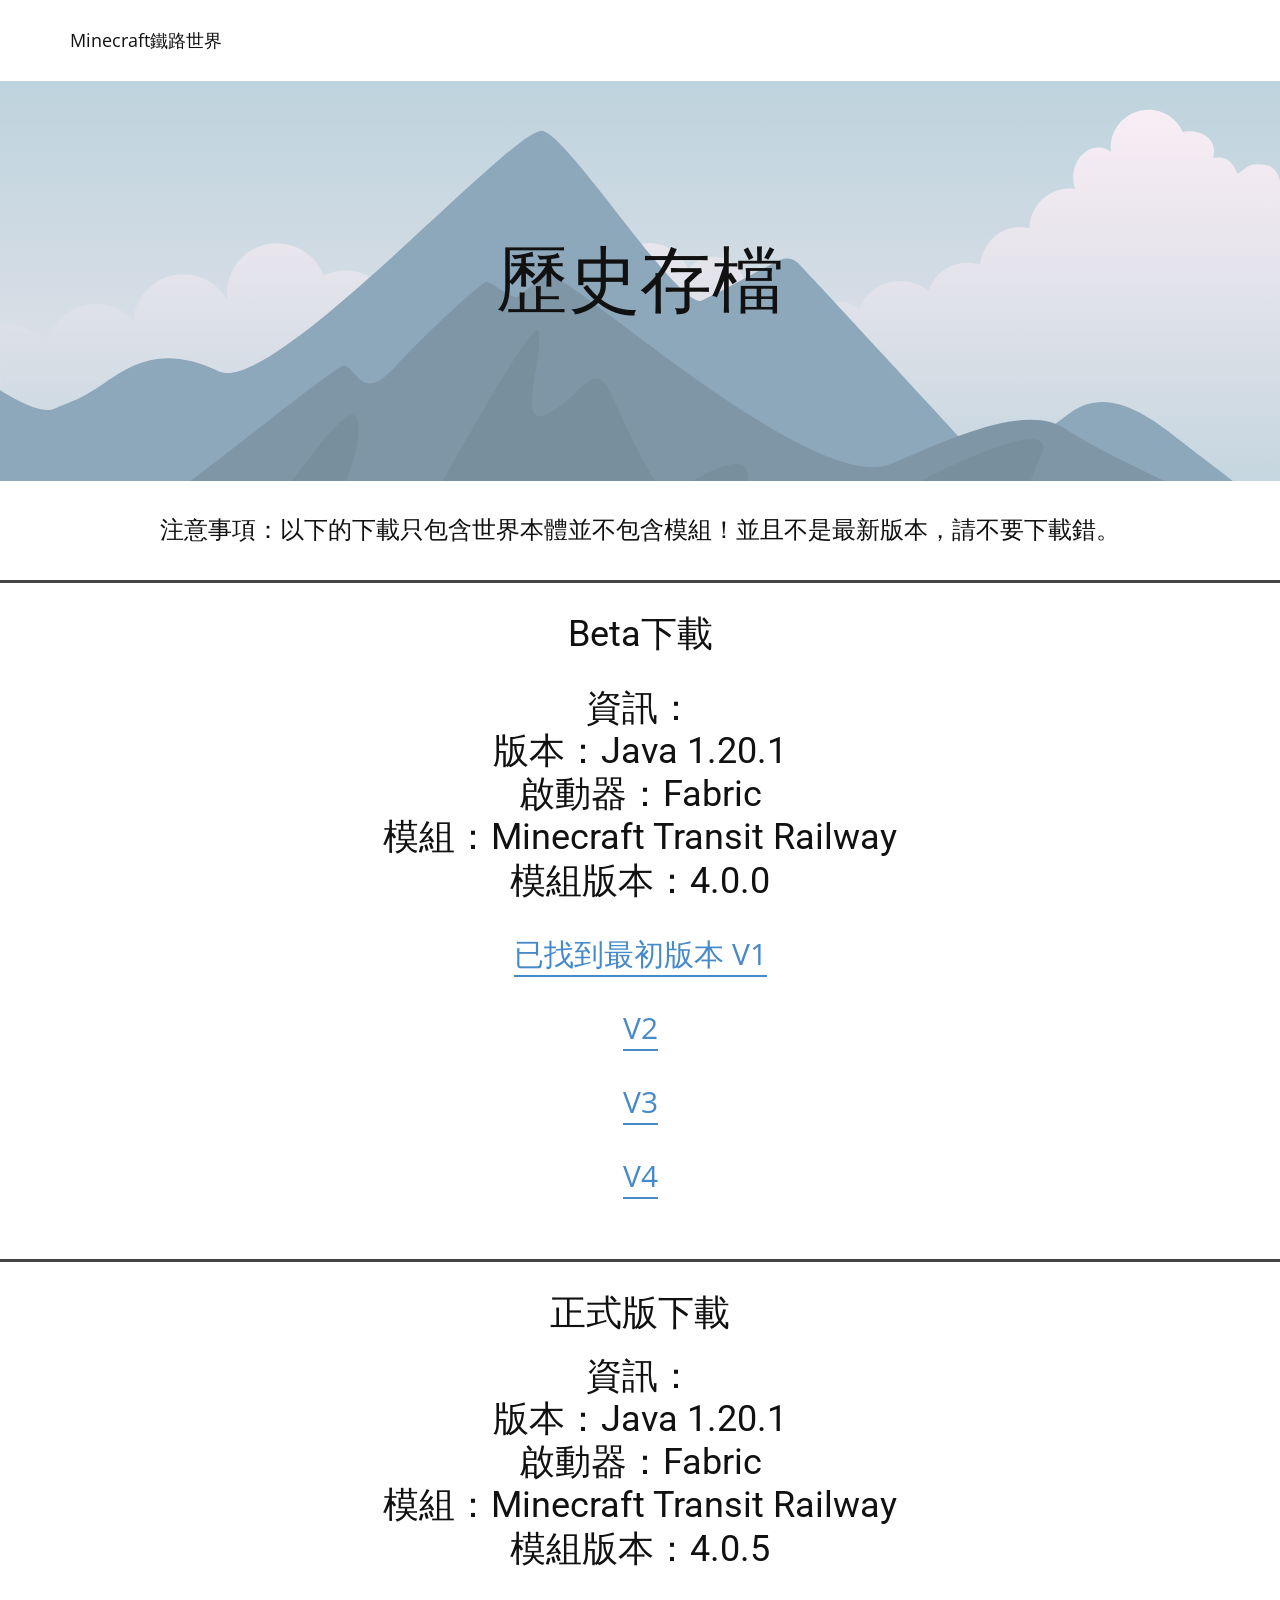
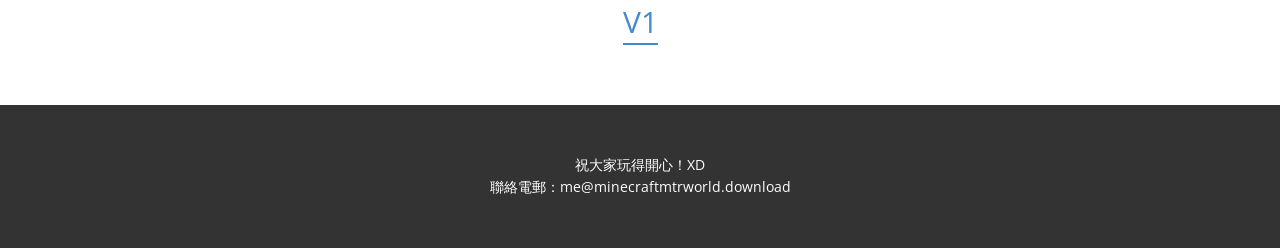
==== History.html @ c0576679 "Just deployed my first webpage! Before this, I only built stuff on Google Sites haha :D" ====
<!DOCTYPE html>
<html style="font-size: 16px;" lang="en"><head>
    <meta name="viewport" content="width=device-width, initial-scale=1.0">
    <meta charset="utf-8">
    <meta name="keywords" content="歷史存檔​">
    <meta name="description" content="">
    <title>History</title>
    <link rel="stylesheet" href="nicepage.css" media="screen">
<link rel="stylesheet" href="History.css" media="screen">
    <script class="u-script" type="text/javascript" src="jquery.js" defer=""></script>
    <script class="u-script" type="text/javascript" src="nicepage.js" defer=""></script>
    <meta name="generator" content="Nicepage 8.7.0, nicepage.com">
    
    
    
    
    
    
    <link id="u-page-google-font" rel="stylesheet" href="https://fonts.googleapis.com/css2?display=swap&amp;family=Roboto:ital,wght@0,100;0,200;0,300;0,400;0,500;0,600;0,700;0,800;0,900;1,100;1,200;1,300;1,400;1,500;1,600;1,700;1,800;1,900&amp;family=Open+Sans:ital,wght@0,300;0,400;0,500;0,600;0,700;0,800;1,300;1,400;1,500;1,600;1,700;1,800">
    <script type="application/ld+json">{
		"@context": "http://schema.org",
		"@type": "Organization",
		"name": ""
}</script>
    <meta name="theme-color" content="#478ac9">
    <meta property="og:title" content="History">
    <meta property="og:type" content="website">
  <meta data-intl-tel-input-cdn-path="intlTelInput/"></head>
  <body data-path-to-root="./" data-include-products="false" class="u-body u-clearfix u-xl-mode" data-lang="en"><header class="u-clearfix u-header u-header" id="header"><div class="u-clearfix u-sheet u-valign-middle-lg u-valign-middle-md u-valign-middle-sm u-valign-middle-xs u-sheet-1">
        <nav class="u-menu u-menu-one-level u-offcanvas u-menu-1" role="navigation" aria-label="Menu navigation">
          <div class="menu-collapse" style="font-size: 1rem; letter-spacing: 0px;">
            <a class="u-button-style u-custom-left-right-menu-spacing u-custom-padding-bottom u-custom-top-bottom-menu-spacing u-hamburger-link u-nav-link u-text-active-palette-1-base u-text-hover-palette-2-base" href="#" tabindex="-1" aria-label="Open menu" aria-controls="b5e9">
              <svg class="u-svg-link" viewBox="0 0 24 24"><use xlink:href="#menu-hamburger"></use></svg>
              <svg class="u-svg-content" version="1.1" id="menu-hamburger" viewBox="0 0 16 16" x="0px" y="0px" xmlns:xlink="http://www.w3.org/1999/xlink" xmlns="http://www.w3.org/2000/svg"><g><rect y="1" width="16" height="2"></rect><rect y="7" width="16" height="2"></rect><rect y="13" width="16" height="2"></rect>
</g></svg>
            </a>
          </div>
          <div class="u-custom-menu u-nav-container">
            <ul class="u-nav u-unstyled u-nav-1" role="menubar"><li role="none" class="u-nav-item"><a role="menuitem" class="u-button-style u-nav-link u-text-active-palette-1-base u-text-hover-palette-2-base u-nav-link-2" href="./">主頁</a>
</li><li role="none" class="u-nav-item"><a role="menuitem" class="u-button-style u-nav-link u-text-active-palette-1-base u-text-hover-palette-2-base u-nav-link-2" href="History.html">下載歷史存檔</a>
</li><li role="none" class="u-nav-item"><a role="menuitem" class="u-button-style u-nav-link u-text-active-palette-1-base u-text-hover-palette-2-base u-nav-link-2" href="Social.html">社交網站檔案</a>
</li></ul>
          </div>
          <div class="u-custom-menu u-nav-container-collapse" id="b5e9" role="region" aria-label="Menu panel">
            <div class="u-black u-container-style u-inner-container-layout u-opacity u-opacity-95 u-sidenav">
              <div class="u-inner-container-layout u-sidenav-overflow">
                <div class="u-menu-close" tabindex="-1" aria-label="Close menu"></div>
                <ul class="u-align-center u-nav u-popupmenu-items u-unstyled u-nav-2" role="menubar"><li role="none" class="u-nav-item"><a role="menuitem" class="u-button-style u-nav-link" href="./">主頁</a>
</li><li role="none" class="u-nav-item"><a role="menuitem" class="u-button-style u-nav-link" href="History.html">下載歷史存檔</a>
</li><li role="none" class="u-nav-item"><a role="menuitem" class="u-button-style u-nav-link" href="Social.html">社交網站檔案</a>
</li></ul>
              </div>
            </div>
            <div class="u-black u-menu-overlay u-opacity u-opacity-70"></div>
          </div>
        </nav>
        <p class="u-text u-text-default u-text-1">Minecraft鐵路世界 </p>
      </div></header>
    <section class="u-clearfix u-container-align-center u-image u-section-1" id="block-1" data-image-width="400" data-image-height="265">
      <div class="u-clearfix u-sheet u-sheet-1">
        <h1 class="u-align-center u-text u-text-default u-text-1">歷史存檔 </h1>
      </div>
    </section>
    <section class="u-clearfix u-section-2" id="block-2">
      <div class="u-clearfix u-sheet u-valign-middle-xl u-sheet-1">
        <h4 class="u-align-center u-text u-text-default u-text-1"> 注意事項：以下的下載只包含世界本體並不包含模組！並且不是最新版本，請不要下載錯。</h4>
      </div>
    </section>
    <section class="u-clearfix u-section-3" id="block-3">
      <div class="u-border-3 u-border-grey-dark-1 u-expanded-width u-shape u-shape-bottom u-shape-left u-shape-line u-shape-right u-shape-1"></div>
      <h3 class="u-align-center u-text u-text-default u-text-1"> Beta下載</h3>
      <h3 class="u-align-center u-text u-text-default u-text-2"> 資訊：<br>版本：Java 1.20.1<br>啟動器：Fabric<br>模組：Minecraft Transit Railway<br>模組版本：4.0.0
      </h3>
      <a href="https://mega.nz/file/EzBhCCxK#E-25z9cW9ubEsNoqf16Rqv6ocR6yF0dlhn3iuT3l9Qw" class="u-active-none u-align-center u-border-2 u-border-active-palette-2-dark-1 u-border-hover-palette-2-base u-border-no-left u-border-no-right u-border-no-top u-border-palette-1-base u-btn u-button-style u-hover-none u-none u-text-hover-palette-2-base u-text-palette-1-base u-btn-1" target="_blank"> 已找到最初版本 V1</a>
      <a href="https://mega.nz/file/o3g01Ixb#D9cB0BImP5aGaAPnwRJklIo0M6buejFhE1EELsSKafI" class="u-active-none u-border-2 u-border-active-palette-2-dark-1 u-border-hover-palette-2-base u-border-no-left u-border-no-right u-border-no-top u-border-palette-1-base u-btn u-button-style u-hover-none u-none u-text-hover-palette-2-base u-text-palette-1-base u-btn-2" target="_blank">V2 </a>
      <a href="https://mega.nz/file/QmwBiTyY#2SG9TtGuMNEDG665tpFxxCXHgWRyHz6LNdWNtsgDKso" class="u-active-none u-border-2 u-border-active-palette-2-dark-1 u-border-hover-palette-2-base u-border-no-left u-border-no-right u-border-no-top u-border-palette-1-base u-btn u-button-style u-hover-none u-none u-text-hover-palette-2-base u-text-palette-1-base u-btn-3" target="_blank">V3 </a>
      <a href="https://mega.nz/file/s2hFlTQA#OEkjQe8zdAJGqW_7su-aOo-vE-pB6KDanTmREHKH8kM" class="u-active-none u-border-2 u-border-active-palette-2-dark-1 u-border-hover-palette-2-base u-border-no-left u-border-no-right u-border-no-top u-border-palette-1-base u-btn u-button-style u-hover-none u-none u-text-hover-palette-2-base u-text-palette-1-base u-btn-4" target="_blank">V4 </a>
    </section>
    <section class="u-clearfix u-valign-top-xl u-section-4" id="block-4">
      <div class="u-border-3 u-border-grey-dark-1 u-expanded-width u-shape u-shape-bottom u-shape-left u-shape-line u-shape-right u-shape-1"></div>
      <h3 class="u-align-center u-text u-text-default u-text-1"> 正式版下載</h3>
      <h3 class="u-align-center u-text u-text-default u-text-2"> 資訊：<br>版本：Java 1.20.1<br>啟動器：Fabric<br>模組：Minecraft Transit Railway<br>模組版本：4.0.5
      </h3>
      <a href="https://mega.nz/file/gmhXXRyY#21Qdu_odiNfSXStjJi9ajXHwRKus16AAY0_Nl019qDE" class="u-active-none u-border-2 u-border-active-palette-2-dark-1 u-border-hover-palette-2-base u-border-no-left u-border-no-right u-border-no-top u-border-palette-1-base u-btn u-button-style u-hover-none u-none u-text-hover-palette-2-base u-text-palette-1-base u-btn-1" target="_blank">V1 </a>
    </section>
    
    
    
    <footer class="u-align-center u-clearfix u-container-align-center u-footer u-grey-80 u-footer" id="footer"><div class="u-clearfix u-sheet u-sheet-1">
        <p class="u-small-text u-text u-text-variant u-text-1">祝大家玩得開心！XD<br>聯絡電郵：me@minecraftmtrworld.download 
        </p>
      </div></footer>
  
</body></html>
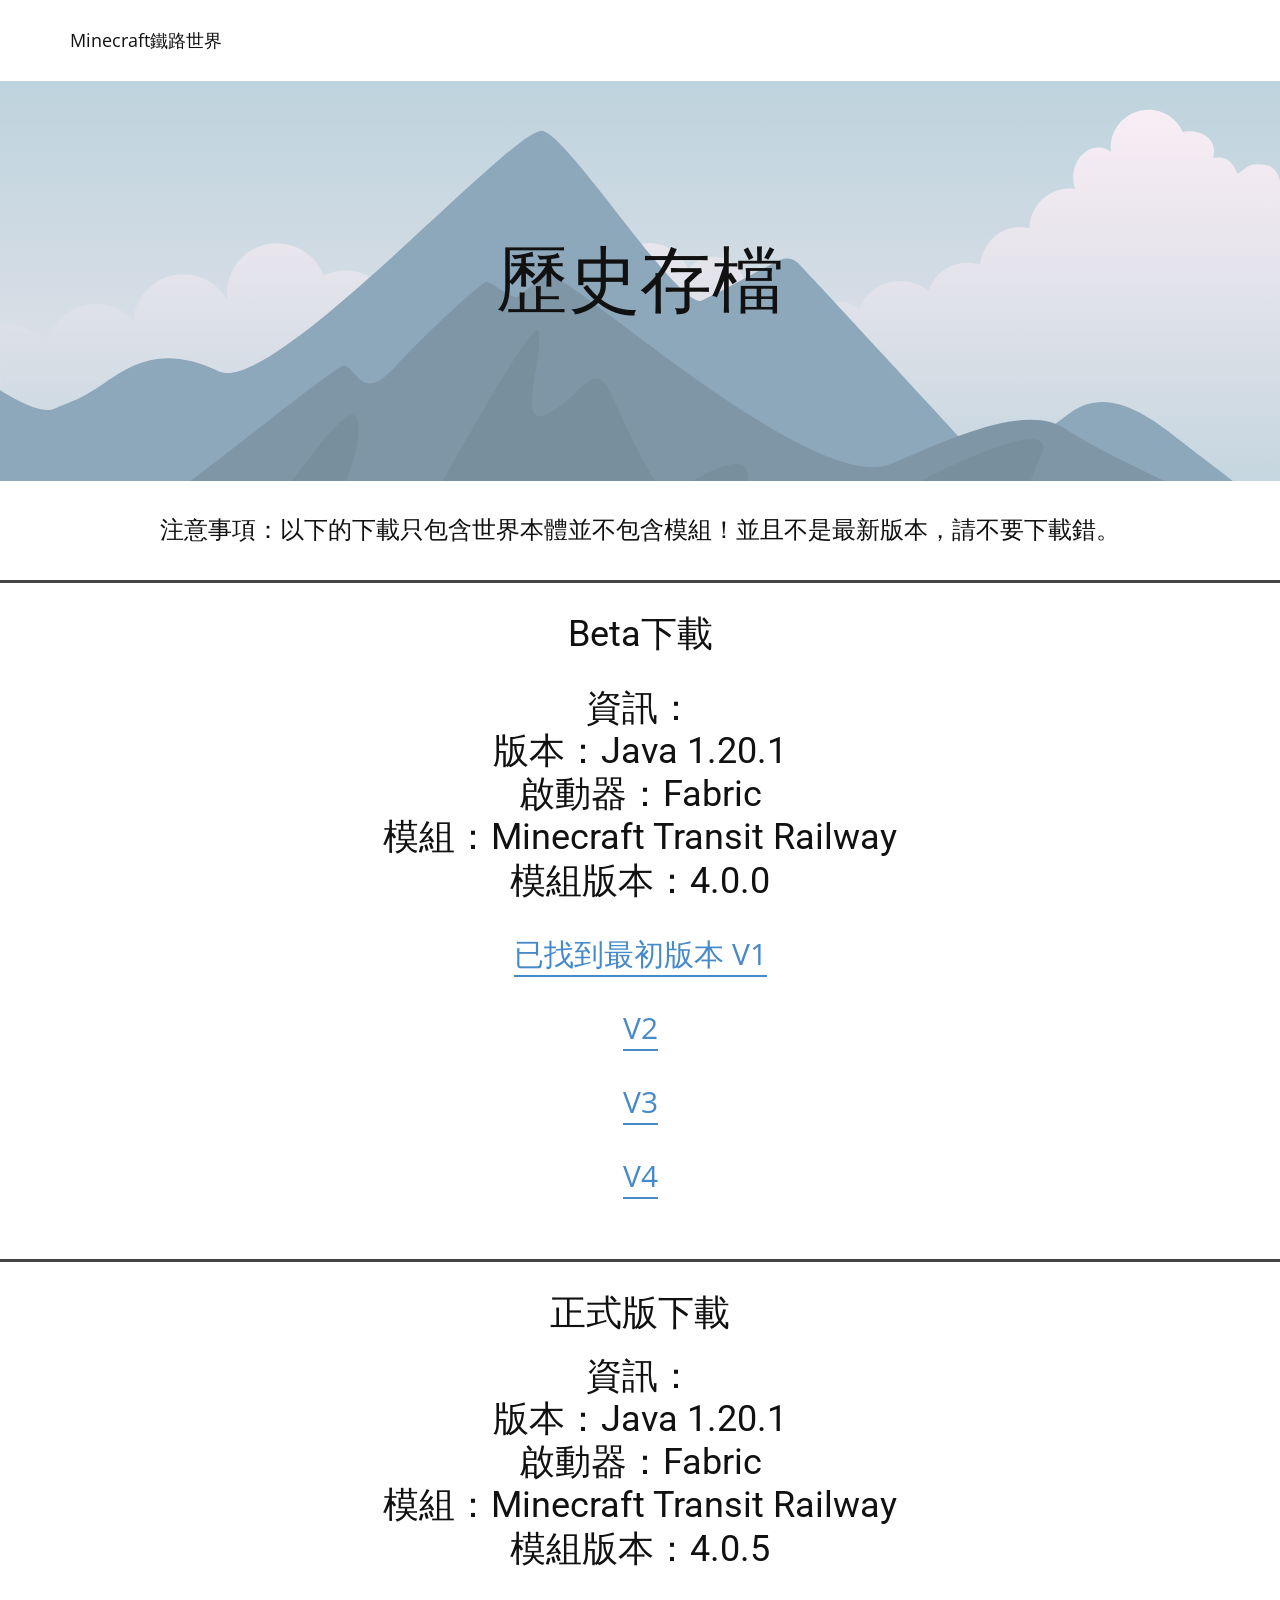
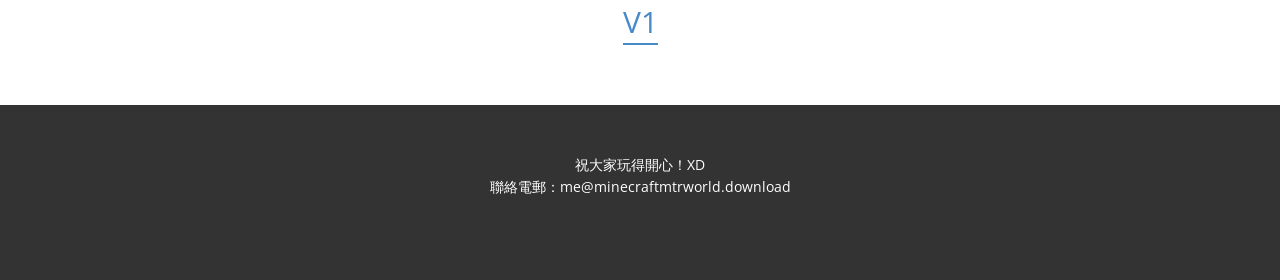
==== commit d268a194: "修復問題/Bug fixes 修復了行動裝置以及屏幕較小的裝置跑板問題 Fixed layout issues on mobile and smaller screen devices" ====
--- a/History.html
+++ b/History.html
@@ -63,7 +63,7 @@
     </section>
     <section class="u-clearfix u-section-2" id="block-2">
       <div class="u-clearfix u-sheet u-valign-middle-xl u-sheet-1">
-        <h4 class="u-align-center u-text u-text-default u-text-1"> 注意事項：以下的下載只包含世界本體並不包含模組！並且不是最新版本，請不要下載錯。</h4>
+        <h4 class="u-align-center u-text u-text-default-lg u-text-default-md u-text-default-sm u-text-default-xl u-text-1"> 注意事項：以下的下載只包含世界本體並不包含模組！並且不是最新版本，請不要下載錯。</h4>
       </div>
     </section>
     <section class="u-clearfix u-section-3" id="block-3">
@@ -71,17 +71,17 @@
       <h3 class="u-align-center u-text u-text-default u-text-1"> Beta下載</h3>
       <h3 class="u-align-center u-text u-text-default u-text-2"> 資訊：<br>版本：Java 1.20.1<br>啟動器：Fabric<br>模組：Minecraft Transit Railway<br>模組版本：4.0.0
       </h3>
-      <a href="https://mega.nz/file/EzBhCCxK#E-25z9cW9ubEsNoqf16Rqv6ocR6yF0dlhn3iuT3l9Qw" class="u-active-none u-align-center u-border-2 u-border-active-palette-2-dark-1 u-border-hover-palette-2-base u-border-no-left u-border-no-right u-border-no-top u-border-palette-1-base u-btn u-button-style u-hover-none u-none u-text-hover-palette-2-base u-text-palette-1-base u-btn-1" target="_blank"> 已找到最初版本 V1</a>
-      <a href="https://mega.nz/file/o3g01Ixb#D9cB0BImP5aGaAPnwRJklIo0M6buejFhE1EELsSKafI" class="u-active-none u-border-2 u-border-active-palette-2-dark-1 u-border-hover-palette-2-base u-border-no-left u-border-no-right u-border-no-top u-border-palette-1-base u-btn u-button-style u-hover-none u-none u-text-hover-palette-2-base u-text-palette-1-base u-btn-2" target="_blank">V2 </a>
-      <a href="https://mega.nz/file/QmwBiTyY#2SG9TtGuMNEDG665tpFxxCXHgWRyHz6LNdWNtsgDKso" class="u-active-none u-border-2 u-border-active-palette-2-dark-1 u-border-hover-palette-2-base u-border-no-left u-border-no-right u-border-no-top u-border-palette-1-base u-btn u-button-style u-hover-none u-none u-text-hover-palette-2-base u-text-palette-1-base u-btn-3" target="_blank">V3 </a>
-      <a href="https://mega.nz/file/s2hFlTQA#OEkjQe8zdAJGqW_7su-aOo-vE-pB6KDanTmREHKH8kM" class="u-active-none u-border-2 u-border-active-palette-2-dark-1 u-border-hover-palette-2-base u-border-no-left u-border-no-right u-border-no-top u-border-palette-1-base u-btn u-button-style u-hover-none u-none u-text-hover-palette-2-base u-text-palette-1-base u-btn-4" target="_blank">V4 </a>
+      <a href="https://github.com/Alvin201207/Minecraft-MTR-World/releases/download/v1.0/MTR_old_1.zip" class="u-active-none u-align-center u-border-2 u-border-active-palette-2-dark-1 u-border-hover-palette-2-base u-border-no-left u-border-no-right u-border-no-top u-border-palette-1-base u-btn u-button-style u-hover-none u-none u-text-hover-palette-2-base u-text-palette-1-base u-btn-1" target="_blank"> 已找到最初版本 V1</a>
+      <a href="https://github.com/Alvin201207/Minecraft-MTR-World/releases/download/v1.0/MTR_old_2.zip" class="u-active-none u-border-2 u-border-active-palette-2-dark-1 u-border-hover-palette-2-base u-border-no-left u-border-no-right u-border-no-top u-border-palette-1-base u-btn u-button-style u-hover-none u-none u-text-hover-palette-2-base u-text-palette-1-base u-btn-2" target="_blank">V2 </a>
+      <a href="https://github.com/Alvin201207/Minecraft-MTR-World/releases/download/v1.0/MTR_old_3.zip" class="u-active-none u-border-2 u-border-active-palette-2-dark-1 u-border-hover-palette-2-base u-border-no-left u-border-no-right u-border-no-top u-border-palette-1-base u-btn u-button-style u-hover-none u-none u-text-hover-palette-2-base u-text-palette-1-base u-btn-3" target="_blank">V3 </a>
+      <a href="https://github.com/Alvin201207/Minecraft-MTR-World/releases/download/v1.0/MTR_old_4.zip" class="u-active-none u-border-2 u-border-active-palette-2-dark-1 u-border-hover-palette-2-base u-border-no-left u-border-no-right u-border-no-top u-border-palette-1-base u-btn u-button-style u-hover-none u-none u-text-hover-palette-2-base u-text-palette-1-base u-btn-4" target="_blank">V4 </a>
     </section>
     <section class="u-clearfix u-valign-top-xl u-section-4" id="block-4">
       <div class="u-border-3 u-border-grey-dark-1 u-expanded-width u-shape u-shape-bottom u-shape-left u-shape-line u-shape-right u-shape-1"></div>
       <h3 class="u-align-center u-text u-text-default u-text-1"> 正式版下載</h3>
       <h3 class="u-align-center u-text u-text-default u-text-2"> 資訊：<br>版本：Java 1.20.1<br>啟動器：Fabric<br>模組：Minecraft Transit Railway<br>模組版本：4.0.5
       </h3>
-      <a href="https://mega.nz/file/gmhXXRyY#21Qdu_odiNfSXStjJi9ajXHwRKus16AAY0_Nl019qDE" class="u-active-none u-border-2 u-border-active-palette-2-dark-1 u-border-hover-palette-2-base u-border-no-left u-border-no-right u-border-no-top u-border-palette-1-base u-btn u-button-style u-hover-none u-none u-text-hover-palette-2-base u-text-palette-1-base u-btn-1" target="_blank">V1 </a>
+      <a href="https://github.com/Alvin201207/Minecraft-MTR-World/releases/download/v1.0/MTR.zip" class="u-active-none u-border-2 u-border-active-palette-2-dark-1 u-border-hover-palette-2-base u-border-no-left u-border-no-right u-border-no-top u-border-palette-1-base u-btn u-button-style u-hover-none u-none u-text-hover-palette-2-base u-text-palette-1-base u-btn-1" target="_blank">V1 </a>
     </section>
     
     
@@ -90,5 +90,6 @@
         <p class="u-small-text u-text u-text-variant u-text-1">祝大家玩得開心！XD<br>聯絡電郵：me@minecraftmtrworld.download 
         </p>
       </div></footer>
+    <section class="u-backlink u-clearfix u-grey-80"></section>
   
 </body></html>
--- a/nicepage.css
+++ b/nicepage.css
@@ -45712,6 +45712,7 @@
 
 .u-header .u-nav-1 {
   font-size: 1rem;
+  letter-spacing: normal;
 }
 
 .u-header .u-nav-link-2 {
@@ -45728,10 +45729,6 @@
 @media (max-width: 1199px) {
   .u-header .u-menu-1 {
     width: auto;
-  }
-
-  .u-header .u-nav-1 {
-    letter-spacing: normal;
   }
 
   .u-header .u-text-1 {
--- a/History.css
+++ b/History.css
@@ -15,11 +15,21 @@
   .u-section-1 .u-sheet-1 {
     min-height: 330px;
   }
+
+  .u-section-1 .u-text-1 {
+    margin-top: 132px;
+    margin-bottom: -72px;
+  }
 }
 
 @media (max-width: 991px) {
   .u-section-1 .u-sheet-1 {
     min-height: 253px;
+  }
+
+  .u-section-1 .u-text-1 {
+    margin-top: 94px;
+    margin-bottom: -34px;
   }
 }
 
@@ -33,12 +43,29 @@
   .u-section-1 .u-sheet-1 {
     min-height: 120px;
   }
+
+  .u-section-1 .u-text-1 {
+    width: auto;
+    margin-top: 40px;
+    margin-bottom: 40px;
+  }
 }.u-section-2 .u-sheet-1 {
   min-height: 98px;
 }
 
 .u-section-2 .u-text-1 {
   margin: 35px 90px;
+}
+
+@media (max-width: 575px) {
+  .u-section-2 .u-sheet-1 {
+    min-height: 272px;
+  }
+
+  .u-section-2 .u-text-1 {
+    width: auto;
+    margin: 93px 0 46px;
+  }
 } .u-section-3 {
   min-height: 679px;
 }
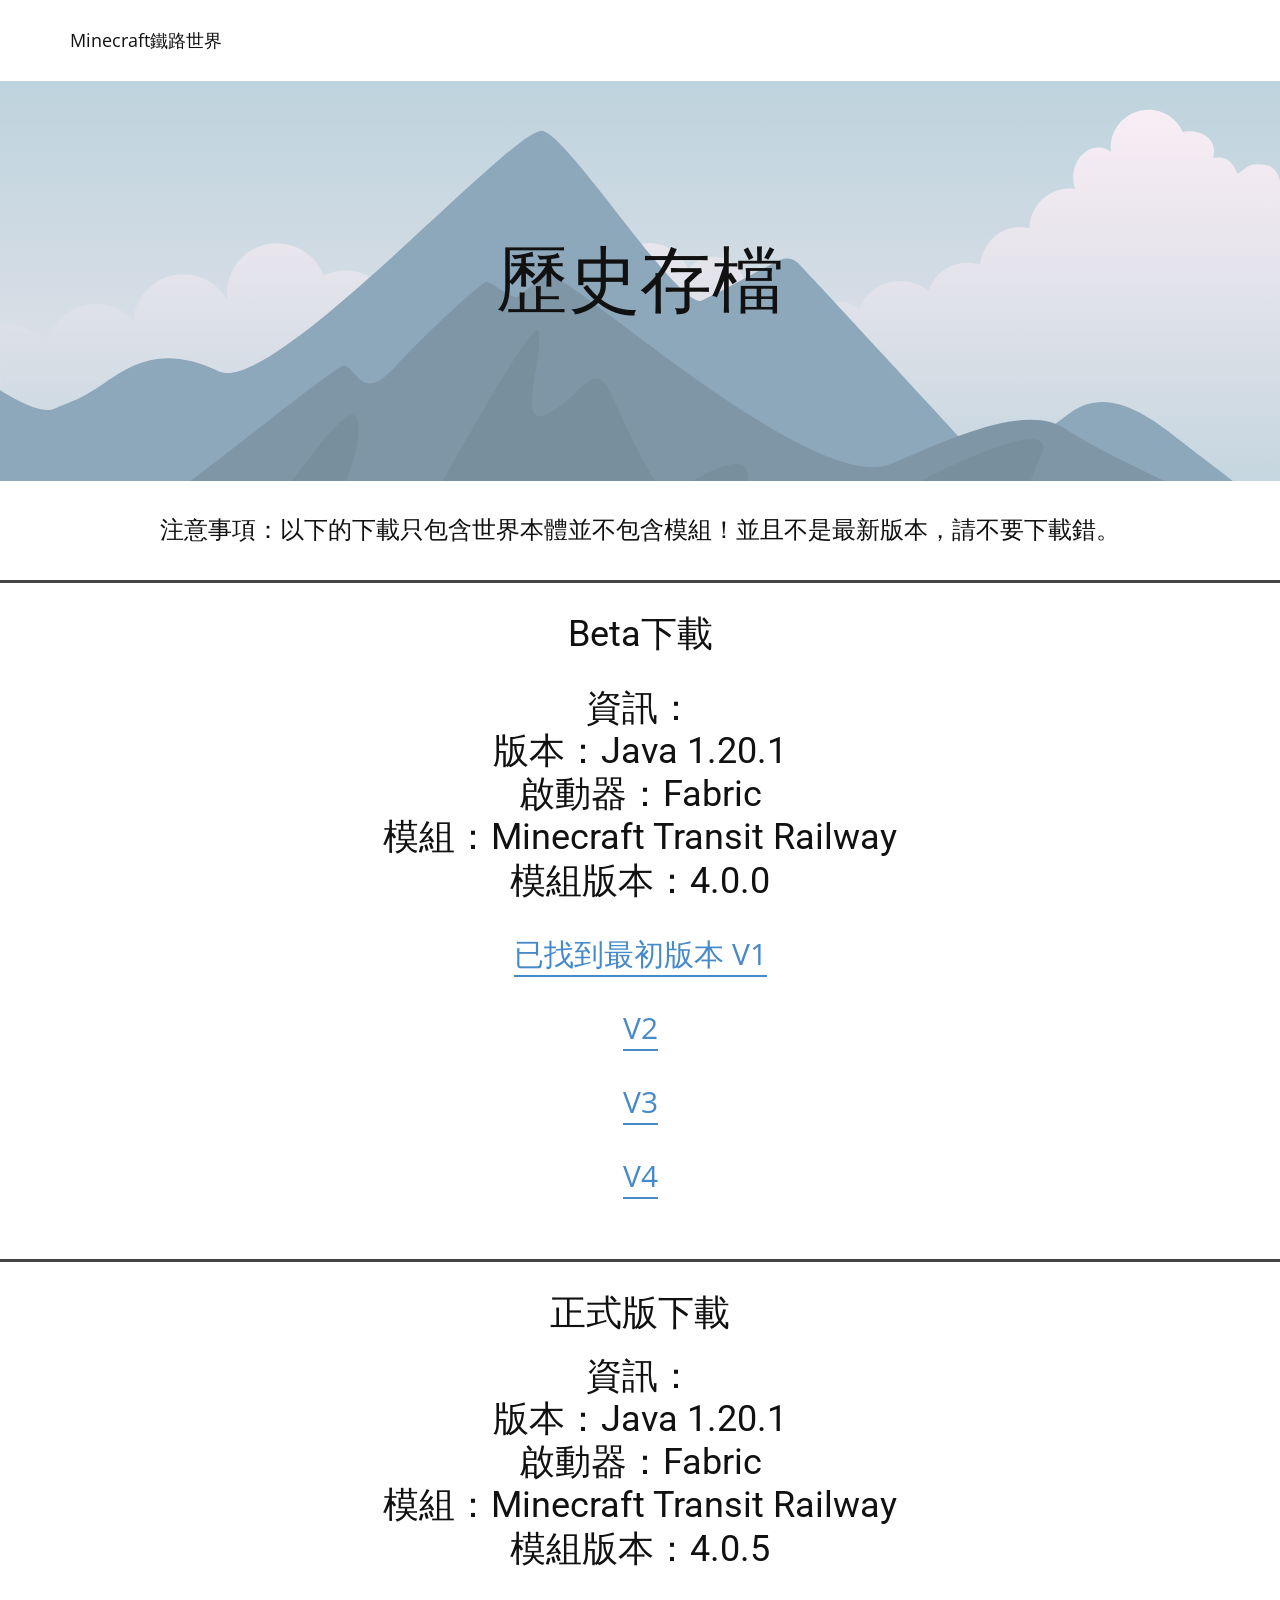
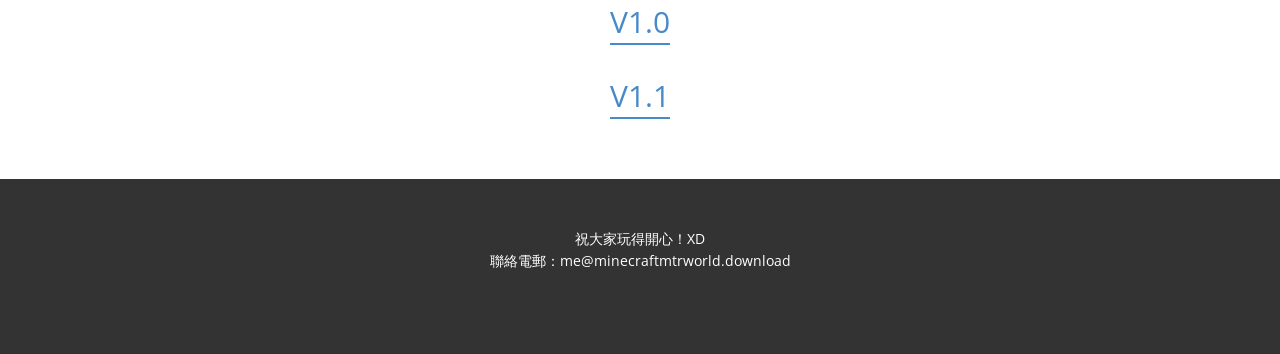
==== commit 344dee74: "Add files via upload" ====
--- a/History.html
+++ b/History.html
@@ -1,5 +1,5 @@
 <!DOCTYPE html>
-<html style="font-size: 16px;" lang="en"><head>
+<html style="font-size: 16px;" lang="zh"><head>
     <meta name="viewport" content="width=device-width, initial-scale=1.0">
     <meta charset="utf-8">
     <meta name="keywords" content="歷史存檔​">
@@ -10,6 +10,7 @@
     <script class="u-script" type="text/javascript" src="jquery.js" defer=""></script>
     <script class="u-script" type="text/javascript" src="nicepage.js" defer=""></script>
     <meta name="generator" content="Nicepage 8.7.0, nicepage.com">
+    <link rel="icon" href="images/favicon.png">
     
     
     
@@ -20,13 +21,14 @@
     <script type="application/ld+json">{
 		"@context": "http://schema.org",
 		"@type": "Organization",
-		"name": ""
+		"name": "Minecraft MTR World"
 }</script>
     <meta name="theme-color" content="#478ac9">
     <meta property="og:title" content="History">
+    <meta property="og:description" content="">
     <meta property="og:type" content="website">
   <meta data-intl-tel-input-cdn-path="intlTelInput/"></head>
-  <body data-path-to-root="./" data-include-products="false" class="u-body u-clearfix u-xl-mode" data-lang="en"><header class="u-clearfix u-header u-header" id="header"><div class="u-clearfix u-sheet u-valign-middle-lg u-valign-middle-md u-valign-middle-sm u-valign-middle-xs u-sheet-1">
+  <body data-path-to-root="./" data-include-products="false" class="u-body u-clearfix u-xl-mode" data-lang="zh"><header class="u-clearfix u-header u-header" id="header"><div class="u-clearfix u-sheet u-valign-middle-lg u-valign-middle-md u-valign-middle-sm u-valign-middle-xs u-sheet-1">
         <nav class="u-menu u-menu-one-level u-offcanvas u-menu-1" role="navigation" aria-label="Menu navigation">
           <div class="menu-collapse" style="font-size: 1rem; letter-spacing: 0px;">
             <a class="u-button-style u-custom-left-right-menu-spacing u-custom-padding-bottom u-custom-top-bottom-menu-spacing u-hamburger-link u-nav-link u-text-active-palette-1-base u-text-hover-palette-2-base" href="#" tabindex="-1" aria-label="Open menu" aria-controls="b5e9">
@@ -71,17 +73,18 @@
       <h3 class="u-align-center u-text u-text-default u-text-1"> Beta下載</h3>
       <h3 class="u-align-center u-text u-text-default u-text-2"> 資訊：<br>版本：Java 1.20.1<br>啟動器：Fabric<br>模組：Minecraft Transit Railway<br>模組版本：4.0.0
       </h3>
-      <a href="https://github.com/Alvin201207/Minecraft-MTR-World/releases/download/v1.0/MTR_old_1.zip" class="u-active-none u-align-center u-border-2 u-border-active-palette-2-dark-1 u-border-hover-palette-2-base u-border-no-left u-border-no-right u-border-no-top u-border-palette-1-base u-btn u-button-style u-hover-none u-none u-text-hover-palette-2-base u-text-palette-1-base u-btn-1" target="_blank"> 已找到最初版本 V1</a>
-      <a href="https://github.com/Alvin201207/Minecraft-MTR-World/releases/download/v1.0/MTR_old_2.zip" class="u-active-none u-border-2 u-border-active-palette-2-dark-1 u-border-hover-palette-2-base u-border-no-left u-border-no-right u-border-no-top u-border-palette-1-base u-btn u-button-style u-hover-none u-none u-text-hover-palette-2-base u-text-palette-1-base u-btn-2" target="_blank">V2 </a>
-      <a href="https://github.com/Alvin201207/Minecraft-MTR-World/releases/download/v1.0/MTR_old_3.zip" class="u-active-none u-border-2 u-border-active-palette-2-dark-1 u-border-hover-palette-2-base u-border-no-left u-border-no-right u-border-no-top u-border-palette-1-base u-btn u-button-style u-hover-none u-none u-text-hover-palette-2-base u-text-palette-1-base u-btn-3" target="_blank">V3 </a>
-      <a href="https://github.com/Alvin201207/Minecraft-MTR-World/releases/download/v1.0/MTR_old_4.zip" class="u-active-none u-border-2 u-border-active-palette-2-dark-1 u-border-hover-palette-2-base u-border-no-left u-border-no-right u-border-no-top u-border-palette-1-base u-btn u-button-style u-hover-none u-none u-text-hover-palette-2-base u-text-palette-1-base u-btn-4" target="_blank">V4 </a>
+      <a href="https://github.com/Alvin201207/Minecraft-MTR-World/releases/download/MTRold/MTR_old_1.zip" class="u-active-none u-align-center u-border-2 u-border-active-palette-2-dark-1 u-border-hover-palette-2-base u-border-no-left u-border-no-right u-border-no-top u-border-palette-1-base u-btn u-button-style u-hover-none u-none u-text-hover-palette-2-base u-text-palette-1-base u-btn-1" target="_blank"> 已找到最初版本 V1</a>
+      <a href="https://github.com/Alvin201207/Minecraft-MTR-World/releases/download/MTRold/MTR_old_2.zip" class="u-active-none u-border-2 u-border-active-palette-2-dark-1 u-border-hover-palette-2-base u-border-no-left u-border-no-right u-border-no-top u-border-palette-1-base u-btn u-button-style u-hover-none u-none u-text-hover-palette-2-base u-text-palette-1-base u-btn-2" target="_blank">V2 </a>
+      <a href="https://github.com/Alvin201207/Minecraft-MTR-World/releases/download/MTRold/MTR_old_3.zip" class="u-active-none u-border-2 u-border-active-palette-2-dark-1 u-border-hover-palette-2-base u-border-no-left u-border-no-right u-border-no-top u-border-palette-1-base u-btn u-button-style u-hover-none u-none u-text-hover-palette-2-base u-text-palette-1-base u-btn-3" target="_blank">V3 </a>
+      <a href="https://github.com/Alvin201207/Minecraft-MTR-World/releases/download/MTRold/MTR_old_4.zip" class="u-active-none u-border-2 u-border-active-palette-2-dark-1 u-border-hover-palette-2-base u-border-no-left u-border-no-right u-border-no-top u-border-palette-1-base u-btn u-button-style u-hover-none u-none u-text-hover-palette-2-base u-text-palette-1-base u-btn-4" target="_blank">V4 </a>
     </section>
     <section class="u-clearfix u-valign-top-xl u-section-4" id="block-4">
       <div class="u-border-3 u-border-grey-dark-1 u-expanded-width u-shape u-shape-bottom u-shape-left u-shape-line u-shape-right u-shape-1"></div>
       <h3 class="u-align-center u-text u-text-default u-text-1"> 正式版下載</h3>
       <h3 class="u-align-center u-text u-text-default u-text-2"> 資訊：<br>版本：Java 1.20.1<br>啟動器：Fabric<br>模組：Minecraft Transit Railway<br>模組版本：4.0.5
       </h3>
-      <a href="https://github.com/Alvin201207/Minecraft-MTR-World/releases/download/v1.0/MTR.zip" class="u-active-none u-border-2 u-border-active-palette-2-dark-1 u-border-hover-palette-2-base u-border-no-left u-border-no-right u-border-no-top u-border-palette-1-base u-btn u-button-style u-hover-none u-none u-text-hover-palette-2-base u-text-palette-1-base u-btn-1" target="_blank">V1 </a>
+      <a href="https://github.com/Alvin201207/Minecraft-MTR-World/releases/download/v1.0/MTR.zip" class="u-active-none u-border-2 u-border-active-palette-2-dark-1 u-border-hover-palette-2-base u-border-no-left u-border-no-right u-border-no-top u-border-palette-1-base u-btn u-button-style u-hover-none u-none u-text-hover-palette-2-base u-text-palette-1-base u-btn-1" target="_blank">V1.0</a>
+      <a href="https://github.com/Alvin201207/Minecraft-MTR-World/releases/download/v1.1/MTR.zip" class="u-active-none u-border-2 u-border-active-palette-2-dark-1 u-border-hover-palette-2-base u-border-no-left u-border-no-right u-border-no-top u-border-palette-1-base u-btn u-button-style u-hover-none u-none u-text-hover-palette-2-base u-text-palette-1-base u-btn-2" target="_blank">V1.1</a>
     </section>
     
     
--- a/History.css
+++ b/History.css
@@ -133,6 +133,13 @@
 .u-section-4 .u-btn-1 {
   border-style: solid;
   font-size: 1.875rem;
+  margin: 30px auto 0;
+  padding: 0;
+}
+
+.u-section-4 .u-btn-2 {
+  border-style: solid;
+  font-size: 1.875rem;
   margin: 30px auto 60px;
   padding: 0;
 }
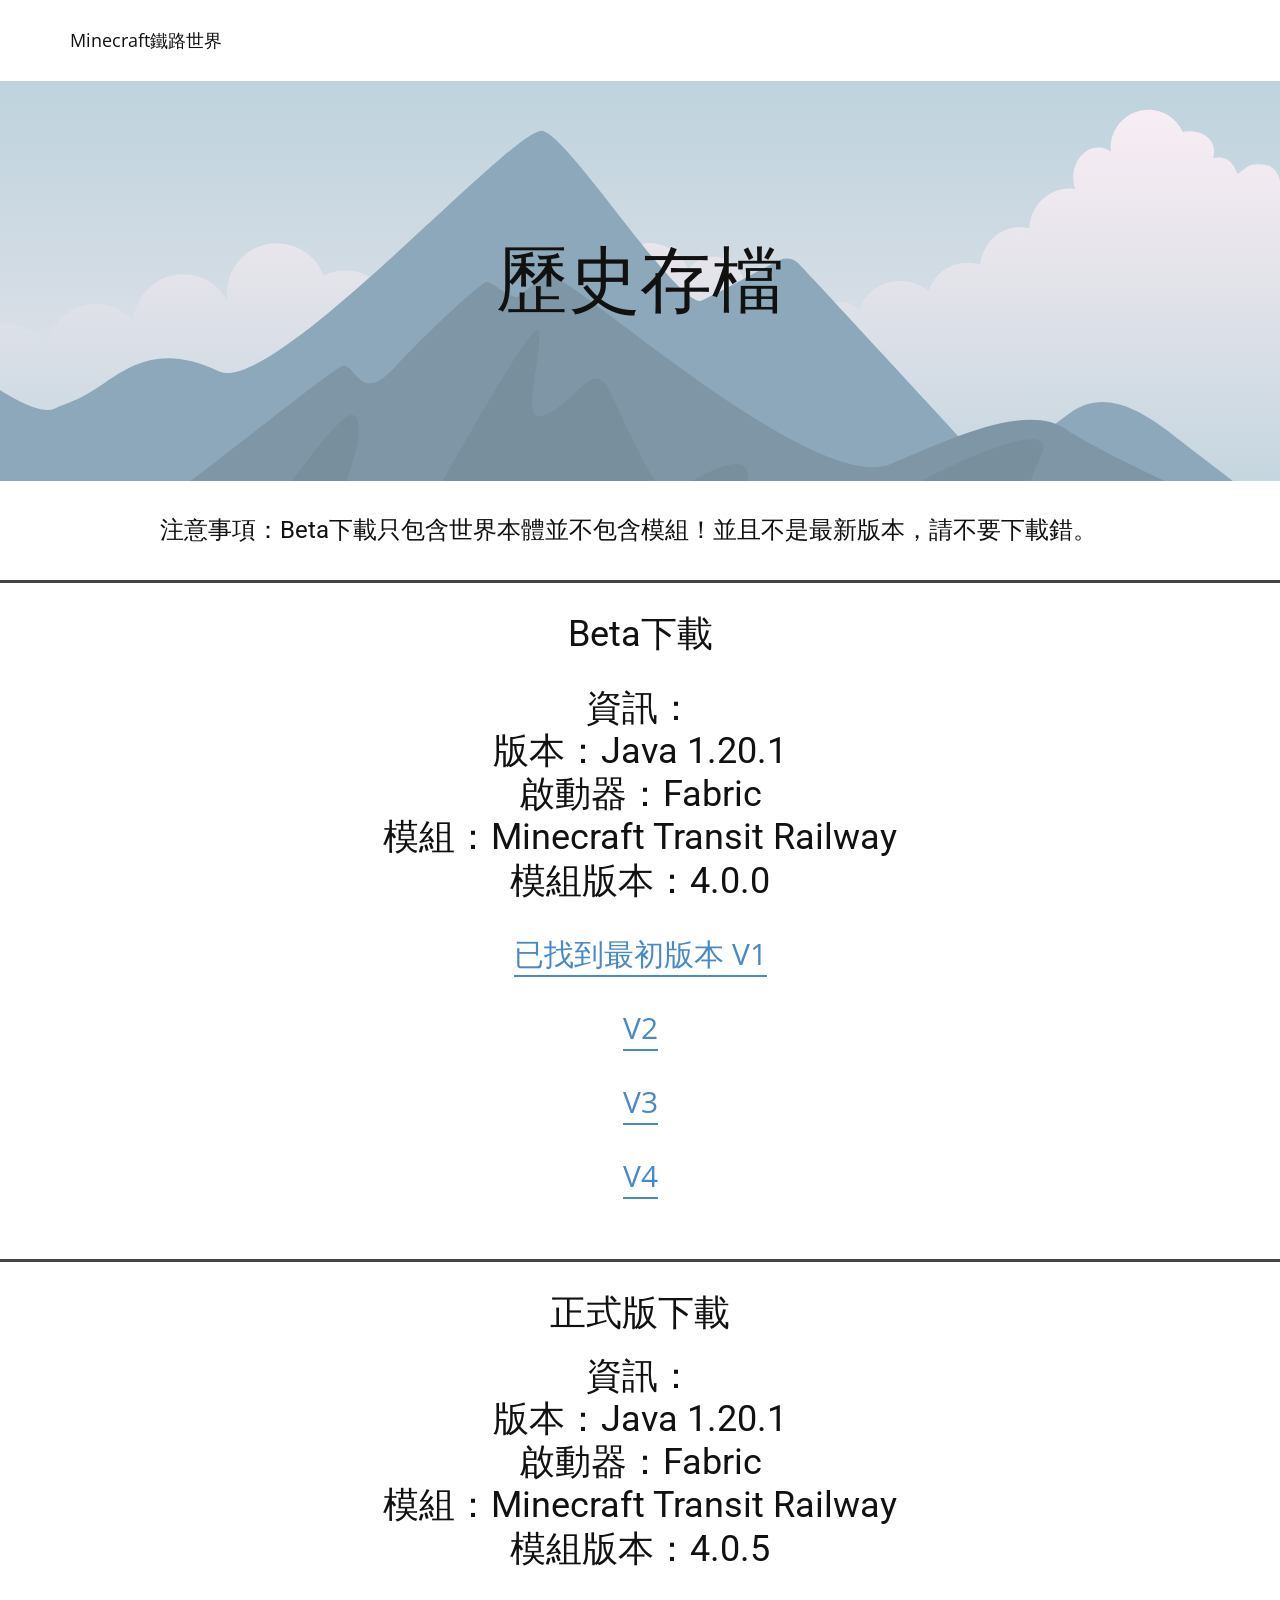
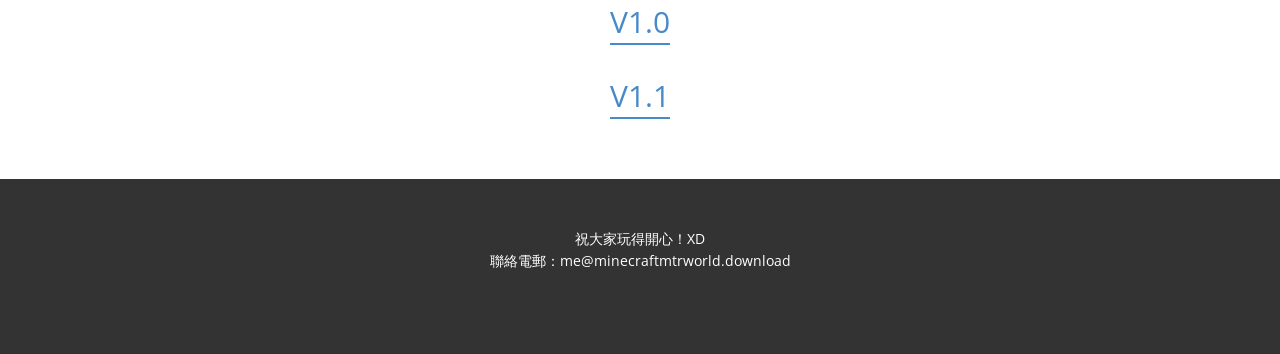
==== commit 8887e9c2: "Add files via upload" ====
--- a/History.html
+++ b/History.html
@@ -65,7 +65,7 @@
     </section>
     <section class="u-clearfix u-section-2" id="block-2">
       <div class="u-clearfix u-sheet u-valign-middle-xl u-sheet-1">
-        <h4 class="u-align-center u-text u-text-default-lg u-text-default-md u-text-default-sm u-text-default-xl u-text-1"> 注意事項：以下的下載只包含世界本體並不包含模組！並且不是最新版本，請不要下載錯。</h4>
+        <h4 class="u-align-center u-text u-text-default-lg u-text-default-md u-text-default-sm u-text-default-xl u-text-1"> 注意事項：Beta下載只包含世界本體並不包含模組！並且不是最新版本，請不要下載錯。</h4>
       </div>
     </section>
     <section class="u-clearfix u-section-3" id="block-3">
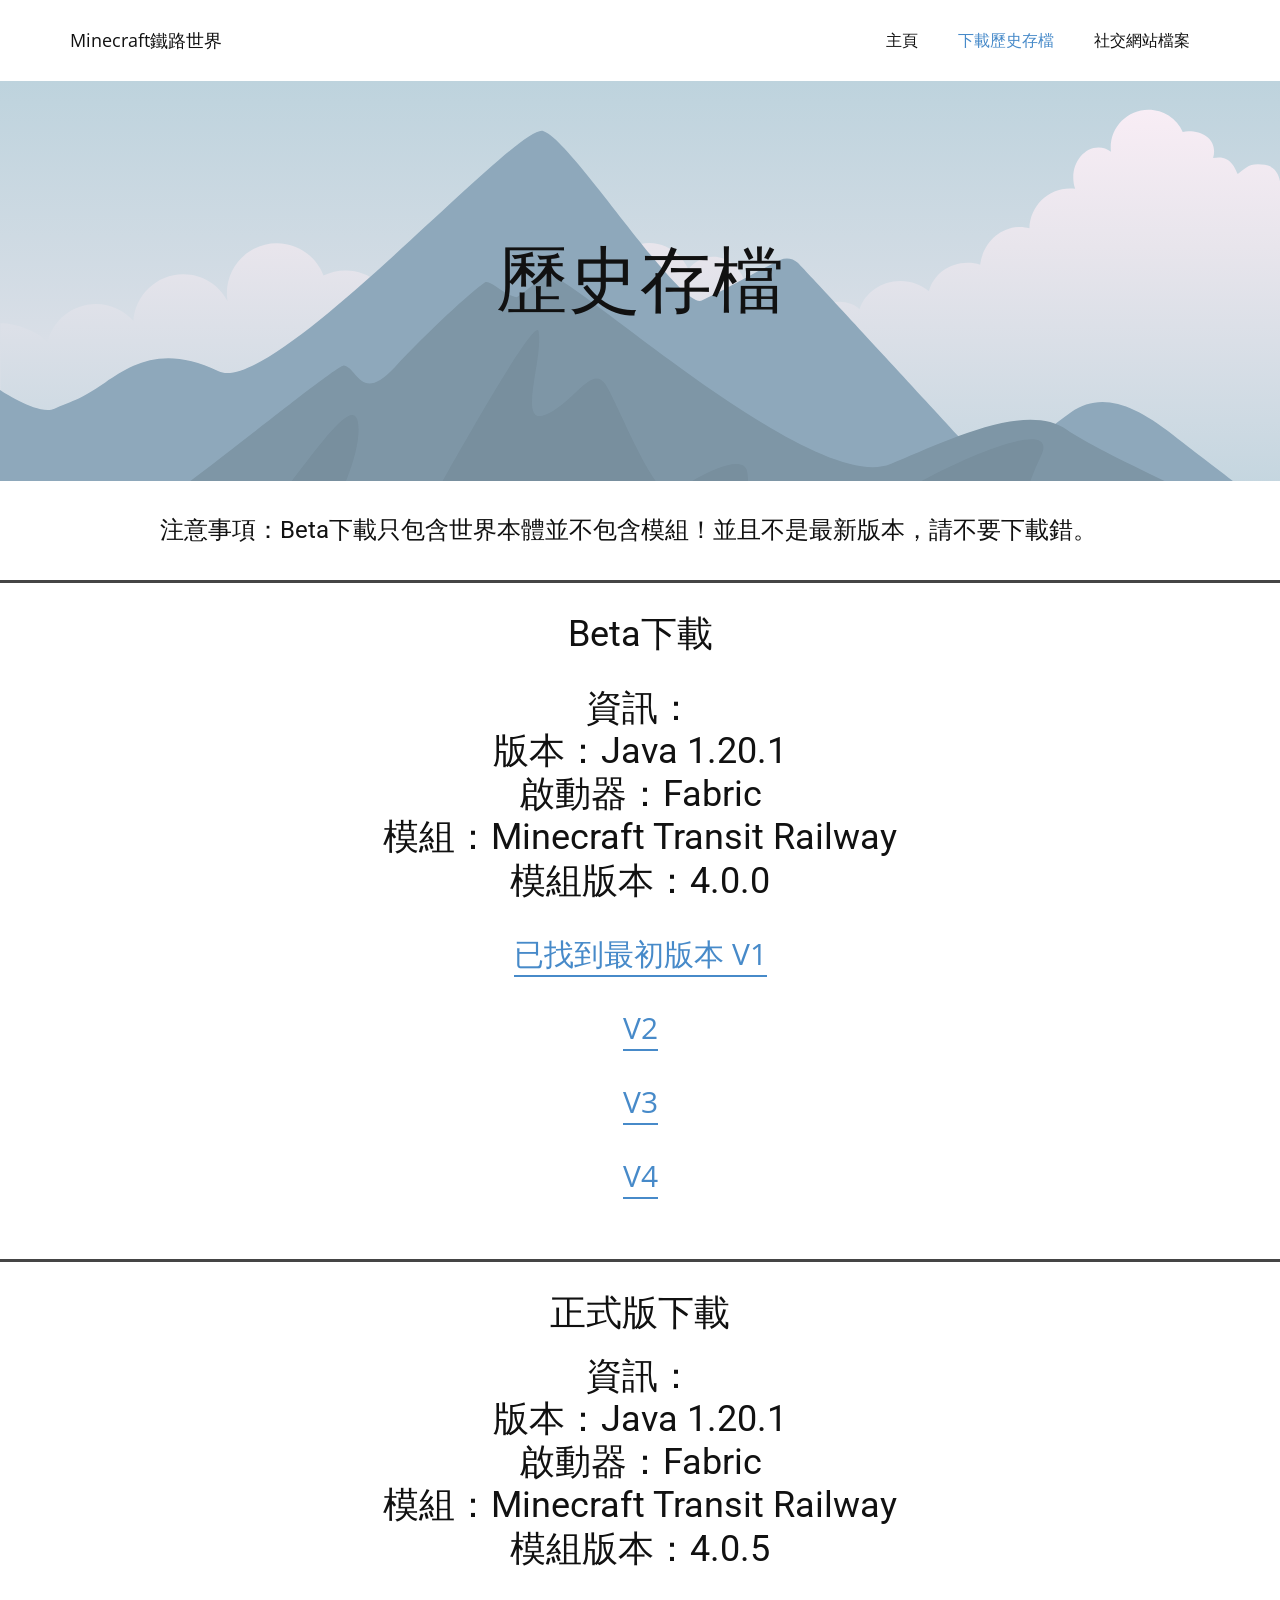
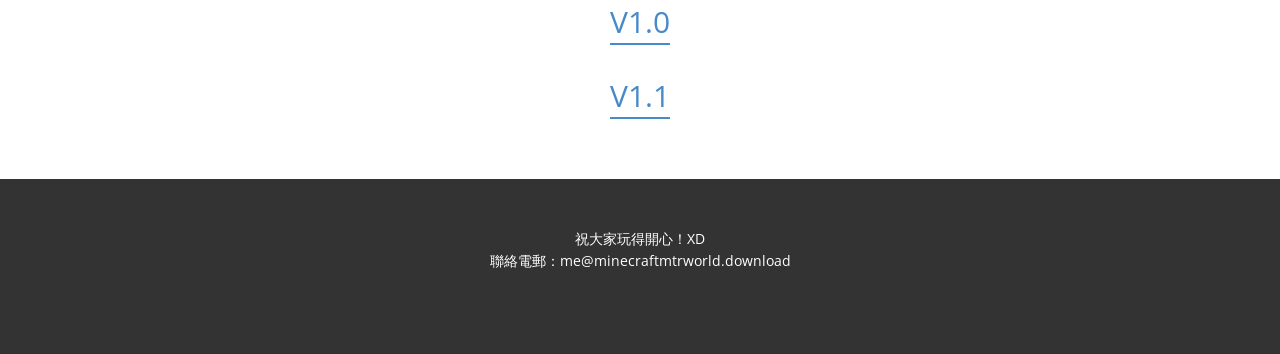
==== commit 9afcee7c: "Add files via upload" ====
--- a/History.html
+++ b/History.html
@@ -9,7 +9,7 @@
 <link rel="stylesheet" href="History.css" media="screen">
     <script class="u-script" type="text/javascript" src="jquery.js" defer=""></script>
     <script class="u-script" type="text/javascript" src="nicepage.js" defer=""></script>
-    <meta name="generator" content="Nicepage 8.7.0, nicepage.com">
+    <meta name="generator" content="Nicepage 8.8.2, nicepage.com">
     <link rel="icon" href="images/favicon.png">
     
     
--- a/nicepage.css
+++ b/nicepage.css
@@ -1054,11 +1054,11 @@
 .u-accordion-link-icon-hidden.u-icon {
   display: none;
 }
-.u-accordion-pane {
+.u-accordion .u-accordion-pane {
   position: relative;
   display: none;
 }
-.u-accordion-pane.u-accordion-active {
+.u-accordion .u-accordion-pane.u-accordion-active {
   display: flex;
 }
 .u-accordion.u-spacing-0 .u-accordion-item:not(:last-child) .u-accordion-link[class*=u-border-] ~ .u-accordion-pane,
@@ -3506,11 +3506,17 @@
   opacity: 1;
 }
 section.u-opacity:before,
+section.u-backdrop:before,
 .u-hover-box > .u-opacity.u-container-layout:before,
+.u-hover-box > .u-backdrop.u-container-layout:before,
 .u-opacity > .u-container-layout:before,
+.u-backdrop > .u-container-layout:before,
 .u-opacity > .u-audio-main-layout-wrapper:before,
+.u-backdrop > .u-audio-main-layout-wrapper:before,
 .u-opacity > .u-inner-container-layout:before,
-.u-opacity.u-sidenav:before {
+.u-backdrop > .u-inner-container-layout:before,
+.u-opacity.u-sidenav:before,
+.u-backdrop.u-sidenav:before {
   content: '';
   display: block;
   position: absolute;
@@ -3523,16 +3529,36 @@
   border-radius: inherit;
 }
 section.u-opacity,
+section.u-backdrop,
 .u-opacity.u-container-style,
+.u-backdrop.u-container-style,
 .u-hover-box > .u-opacity.u-container-layout,
+.u-hover-box > .u-backdrop.u-container-layout,
 .u-opacity > .u-container-layout,
+.u-backdrop > .u-container-layout,
 .u-opacity > .u-audio-main-layout-wrapper,
-.u-opacity > .u-inner-container-layout {
+.u-backdrop > .u-audio-main-layout-wrapper,
+.u-opacity > .u-inner-container-layout,
+.u-backdrop > .u-inner-container-layout {
   opacity: 1;
 }
 .u-hover-box .u-opacity.u-container-layout,
-.u-opacity.u-container-style {
+.u-hover-box .u-backdrop.u-container-layout,
+.u-opacity.u-container-style,
+.u-backdrop.u-container-style {
   background-color: transparent !important;
+}
+section.u-backdrop:before,
+.u-hover-box > .u-backdrop.u-container-layout:before,
+.u-backdrop > .u-container-layout:before,
+.u-backdrop > .u-audio-main-layout-wrapper:before,
+.u-backdrop > .u-inner-container-layout:before,
+.u-backdrop.u-sidenav:before {
+  /* autoprefixer: ignore next */
+  -webkit-backdrop-filter: blur(var(--backdrop-blur, 0px)) saturate(var(--backdrop-saturate, 100%)) brightness(var(--backdrop-brightness, 100%));
+  backdrop-filter: blur(var(--backdrop-blur, 0px)) saturate(var(--backdrop-saturate, 100%)) brightness(var(--backdrop-brightness, 100%));
+  transition-property: opacity, backdrop-filter;
+  pointer-events: none;
 }
 .u-effect-fade:hover .u-container-layout.u-over-slide.u-opacity {
   opacity: 1;
@@ -7872,8 +7898,8 @@
   object-fit: cover;
   object-position: center;
 }
-.u-show-text-none .u-over-slide {
-  display: none;
+.u-show-text-none:not(.u-form-gallery) .u-over-slide {
+  display: none !important;
 }
 .u-over-slide .u-gallery-heading,
 .u-over-slide .u-gallery-text {
